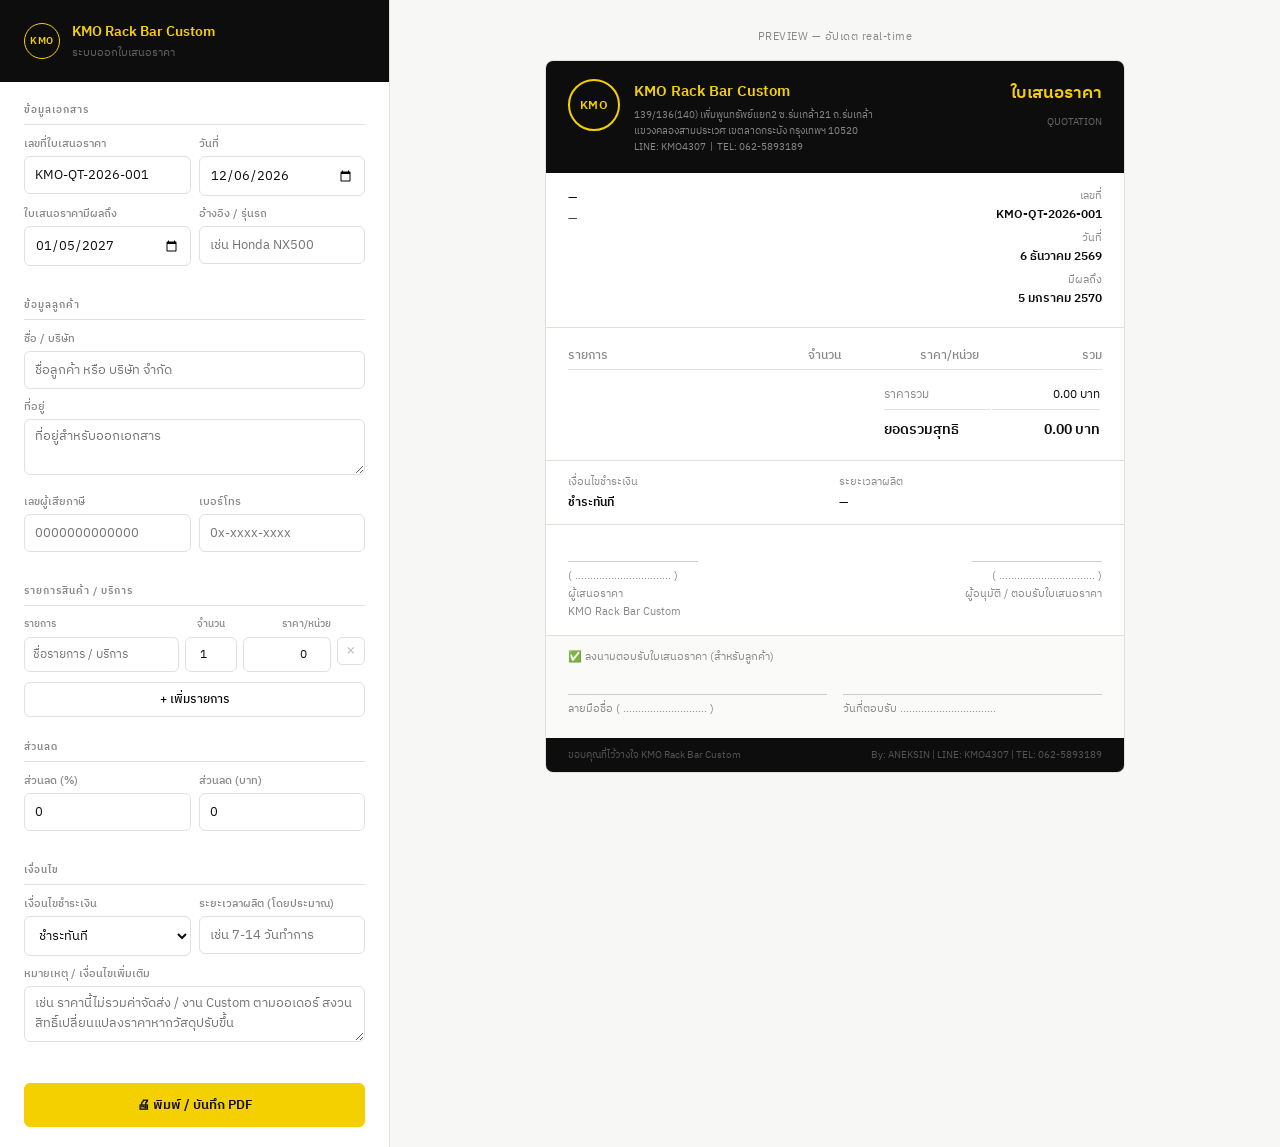
==== quotation.html @ f9d7575d "feat: add quotation and receipt document generators" ====
<!DOCTYPE html>
<html lang="th">
<head>
<meta charset="UTF-8">
<meta name="viewport" content="width=device-width, initial-scale=1.0">
<title>KMO Rack Bar Custom — ใบเสนอราคา</title>
<link href="https://fonts.googleapis.com/css2?family=IBM+Plex+Sans+Thai:wght@400;500;600&display=swap" rel="stylesheet">
<style>
*{margin:0;padding:0;box-sizing:border-box}
:root{
  --black:#0d0d0d;--yellow:#f5d000;--yellow-dim:#c9a900;
  --gray:#888;--light:#f7f7f5;--border:#e0e0dc;
  --font:'IBM Plex Sans Thai',sans-serif;
}
body{background:var(--light);font-family:var(--font);color:var(--black);min-height:100vh}

.app{display:grid;grid-template-columns:390px 1fr;min-height:100vh}

/* EDITOR */
.editor{background:#fff;border-right:1px solid var(--border);display:flex;flex-direction:column;overflow-y:auto}
.editor-header{background:var(--black);padding:20px 24px;display:flex;align-items:center;gap:12px;position:sticky;top:0;z-index:10}
.editor-header .logo{width:36px;height:36px;border-radius:50%;border:1.5px solid var(--yellow);display:flex;align-items:center;justify-content:center;font-size:10px;font-weight:600;color:var(--yellow);letter-spacing:.5px;flex-shrink:0}
.editor-header h1{font-size:14px;font-weight:600;color:var(--yellow)}
.editor-header p{font-size:11px;color:#666;margin-top:1px}
.editor-body{padding:20px 24px;flex:1}

.section{margin-bottom:22px}
.section-label{font-size:10px;font-weight:600;color:var(--gray);letter-spacing:1px;text-transform:uppercase;margin-bottom:10px;padding-bottom:6px;border-bottom:1px solid var(--border)}
.field{margin-bottom:9px}
.field label{display:block;font-size:11px;color:var(--gray);margin-bottom:3px;font-weight:500}
.field input,.field textarea,.field select{width:100%;border:1px solid var(--border);border-radius:6px;padding:7px 10px;font-size:13px;font-family:var(--font);background:#fff;color:var(--black);outline:none;transition:border .15s}
.field input:focus,.field textarea:focus,.field select:focus{border-color:#aaa}
.field textarea{resize:vertical;min-height:56px;line-height:1.5}
.field-row{display:grid;grid-template-columns:1fr 1fr;gap:8px}

.items-head{display:grid;grid-template-columns:1fr 52px 88px 28px;gap:6px;margin-bottom:5px}
.items-head span{font-size:10px;color:var(--gray);font-weight:500}
.item-row{display:grid;grid-template-columns:1fr 52px 88px 28px;gap:6px;margin-bottom:6px;align-items:start}
.item-row input{border:1px solid var(--border);border-radius:6px;padding:7px 8px;font-size:12px;font-family:var(--font);width:100%;outline:none;background:#fff;color:var(--black)}
.item-row input:focus{border-color:#aaa}
.item-row input[type=number]{text-align:right}

.btn{border:1px solid var(--border);background:#fff;color:var(--black);padding:7px 13px;border-radius:6px;font-size:12px;font-family:var(--font);cursor:pointer;transition:all .15s;font-weight:500}
.btn:hover{background:var(--light);border-color:#bbb}
.btn-icon{width:28px;height:28px;display:flex;align-items:center;justify-content:center;padding:0;border-radius:5px;border:1px solid var(--border);background:#fff;color:#bbb;cursor:pointer;font-size:16px;line-height:1;font-family:var(--font)}
.btn-icon:hover{color:#e55;border-color:#e55}
.btn-add{width:100%;margin-top:4px}
.btn-print{background:var(--yellow);color:var(--black);border-color:var(--yellow);font-weight:600;width:100%;padding:10px;margin-top:10px;font-size:13px}
.btn-print:hover{background:var(--yellow-dim);border-color:var(--yellow-dim)}

/* PREVIEW */
.preview-area{background:var(--light);display:flex;flex-direction:column;align-items:center;padding:28px 24px;overflow-y:auto}
.preview-label{font-size:11px;color:var(--gray);letter-spacing:.5px;margin-bottom:14px}

/* QUOTATION DOC */
.quot{background:#fff;width:100%;max-width:580px;border:1px solid var(--border);border-radius:8px;overflow:hidden}

.q-head{background:var(--black);padding:18px 22px;display:flex;align-items:flex-start;gap:14px}
.q-logo{width:52px;height:52px;border-radius:50%;border:2px solid var(--yellow);display:flex;align-items:center;justify-content:center;font-size:12px;font-weight:600;color:var(--yellow);letter-spacing:.5px;flex-shrink:0}
.q-shop h2{color:var(--yellow);font-size:15px;font-weight:600;margin:0}
.q-shop p{color:#888;font-size:10px;margin:3px 0 0;line-height:1.6}
.q-badge{margin-left:auto;text-align:right}
.q-badge h3{color:var(--yellow);font-size:17px;font-weight:600;margin:0}
.q-badge small{color:#666;font-size:10px}

.q-info{display:flex;justify-content:space-between;gap:16px;padding:14px 22px;border-bottom:1px solid var(--border);flex-wrap:wrap}
.cust-block p{margin:0;font-size:12px;line-height:1.75;color:#444}
.cust-name{font-weight:600;font-size:13px;color:var(--black)!important}
.meta-block{text-align:right;font-size:11px;color:var(--gray);min-width:140px}
.meta-block .val{display:block;font-weight:600;font-size:12px;color:var(--black);margin-bottom:5px}

.q-body{padding:14px 22px}
table.items{width:100%;border-collapse:collapse;font-size:12px;table-layout:fixed}
table.items th{color:var(--gray);font-weight:500;padding:4px 0;border-bottom:1px solid var(--border);text-align:left}
table.items th.r{text-align:right}
table.items th.c{text-align:center}
table.items td{padding:7px 0;color:var(--black);vertical-align:top}
table.items td.r{text-align:right}
table.items td.c{text-align:center}

.summary{display:flex;justify-content:flex-end;margin-top:10px}
.sum-table{font-size:12px;min-width:220px}
.sum-table td{padding:3px 0;color:var(--gray)}
.sum-table td.val{text-align:right;padding-left:20px;color:var(--black)}
.sum-table .total-row td{font-size:14px;font-weight:600;color:var(--black);border-top:1px solid var(--border);padding-top:8px}

.q-terms{padding:12px 22px;border-top:1px solid var(--border);display:grid;grid-template-columns:1fr 1fr;gap:8px}
.term-item{font-size:11px}
.term-item span{color:var(--gray);display:block;margin-bottom:2px}
.term-item strong{color:var(--black);font-size:12px;font-weight:600}

.q-note{margin:0 22px 12px;background:var(--light);border-radius:6px;padding:9px 13px;font-size:11px;color:#555}
.q-note strong{color:var(--black)}

.q-sign{display:flex;justify-content:space-between;padding:14px 22px;border-top:1px solid var(--border)}
.sign-block{font-size:11px;color:var(--gray)}
.sign-block.right{text-align:right}
.sig-line{border-bottom:1px solid #ccc;width:130px;margin:22px 0 5px}
.sign-block.right .sig-line{margin-left:auto}

.q-accept{padding:12px 22px;border-top:1px solid var(--border);background:#fafaf8}
.q-accept p{font-size:11px;color:var(--gray);margin-bottom:8px}
.accept-row{display:flex;justify-content:space-between;gap:16px}
.accept-sign{font-size:11px;color:var(--gray);flex:1}
.accept-sign .sig-line{border-bottom:1px solid #ccc;width:100%;margin:20px 0 5px}

.q-foot{background:var(--black);padding:9px 22px;display:flex;justify-content:space-between;align-items:center}
.q-foot p{font-size:10px;color:#555}

/* PRINT */
@media print{
  body{background:#fff}
  .app{display:block}
  .editor{display:none}
  .preview-area{padding:0;background:#fff;align-items:flex-start}
  .preview-label{display:none}
  .quot{max-width:100%;border:none;border-radius:0;box-shadow:none}
  .btn-print{display:none}
  @page{margin:12mm}
}
</style>
</head>
<body>
<div class="app">

  <!-- EDITOR -->
  <div class="editor">
    <div class="editor-header">
      <div class="logo">KMO</div>
      <div>
        <h1>KMO Rack Bar Custom</h1>
        <p>ระบบออกใบเสนอราคา</p>
      </div>
    </div>
    <div class="editor-body">

      <div class="section">
        <div class="section-label">ข้อมูลเอกสาร</div>
        <div class="field-row">
          <div class="field"><label>เลขที่ใบเสนอราคา</label><input type="text" id="f-no" placeholder="KMO-QT-2025-001"></div>
          <div class="field"><label>วันที่</label><input type="date" id="f-date"></div>
        </div>
        <div class="field-row">
          <div class="field"><label>ใบเสนอราคามีผลถึง</label><input type="date" id="f-valid"></div>
          <div class="field"><label>อ้างอิง / รุ่นรถ</label><input type="text" id="f-ref" placeholder="เช่น Honda NX500"></div>
        </div>
      </div>

      <div class="section">
        <div class="section-label">ข้อมูลลูกค้า</div>
        <div class="field"><label>ชื่อ / บริษัท</label><input type="text" id="f-cname" placeholder="ชื่อลูกค้า หรือ บริษัท จำกัด"></div>
        <div class="field"><label>ที่อยู่</label><textarea id="f-caddr" placeholder="ที่อยู่สำหรับออกเอกสาร"></textarea></div>
        <div class="field-row">
          <div class="field"><label>เลขผู้เสียภาษี</label><input type="text" id="f-ctax" placeholder="0000000000000"></div>
          <div class="field"><label>เบอร์โทร</label><input type="text" id="f-ctel" placeholder="0x-xxxx-xxxx"></div>
        </div>
      </div>

      <div class="section">
        <div class="section-label">รายการสินค้า / บริการ</div>
        <div class="items-head">
          <span>รายการ</span><span style="text-align:center">จำนวน</span><span style="text-align:right">ราคา/หน่วย</span><span></span>
        </div>
        <div id="items-wrap"></div>
        <button class="btn btn-add" onclick="addItem()">+ เพิ่มรายการ</button>
      </div>

      <div class="section">
        <div class="section-label">ส่วนลด</div>
        <div class="field-row">
          <div class="field"><label>ส่วนลด (%)</label><input type="number" id="f-disc" value="0" min="0" max="100"></div>
          <div class="field"><label>ส่วนลด (บาท)</label><input type="number" id="f-disc-bt" value="0" min="0" placeholder="ถ้ากรอกจะใช้แทน %"></div>
        </div>
      </div>

      <div class="section">
        <div class="section-label">เงื่อนไข</div>
        <div class="field-row">
          <div class="field">
            <label>เงื่อนไขชำระเงิน</label>
            <select id="f-pay">
              <option>ชำระทันที</option>
              <option>มัดจำ 50% ที่เหลือรับงาน</option>
              <option>มัดจำ 30% ที่เหลือรับงาน</option>
              <option>เครดิต 7 วัน</option>
              <option>เครดิต 15 วัน</option>
              <option>เครดิต 30 วัน</option>
              <option value="custom">กำหนดเอง...</option>
            </select>
          </div>
          <div class="field">
            <label>ระยะเวลาผลิต (โดยประมาณ)</label>
            <input type="text" id="f-lead" placeholder="เช่น 7-14 วันทำการ">
          </div>
        </div>
        <div class="field" id="custom-pay-wrap" style="display:none">
          <label>ระบุเงื่อนไขชำระ</label>
          <input type="text" id="f-pay-custom" placeholder="กรอกเงื่อนไขชำระเงิน">
        </div>
        <div class="field"><label>หมายเหตุ / เงื่อนไขเพิ่มเติม</label><textarea id="f-note" placeholder="เช่น ราคานี้ไม่รวมค่าจัดส่ง / งาน Custom ตามออเดอร์ สงวนสิทธิ์เปลี่ยนแปลงราคาหากวัสดุปรับขึ้น"></textarea></div>
      </div>

      <button class="btn btn-print" onclick="window.print()">🖨 พิมพ์ / บันทึก PDF</button>

    </div>
  </div>

  <!-- PREVIEW -->
  <div class="preview-area">
    <p class="preview-label">PREVIEW — อัปเดต real-time</p>
    <div class="quot" id="quotation">

      <div class="q-head">
        <div class="q-logo">KMO</div>
        <div class="q-shop">
          <h2>KMO Rack Bar Custom</h2>
          <p>139/136(140) เพิ่มพูนทรัพย์แยก2 ซ.ร่มเกล้า21 ถ.ร่มเกล้า<br>แขวงคลองสามประเวศ เขตลาดกระบัง กรุงเทพฯ 10520<br>LINE: KMO4307 &nbsp;|&nbsp; TEL: 062-5893189</p>
        </div>
        <div class="q-badge">
          <h3>ใบเสนอราคา</h3>
          <small>QUOTATION</small>
        </div>
      </div>

      <div class="q-info">
        <div class="cust-block">
          <p class="cust-name" id="p-cname">—</p>
          <p id="p-caddr" style="white-space:pre-line">—</p>
          <p id="p-ctax"></p>
          <p id="p-ctel"></p>
        </div>
        <div class="meta-block">
          <span>เลขที่</span><span class="val" id="p-no">—</span>
          <span>วันที่</span><span class="val" id="p-date">—</span>
          <span>มีผลถึง</span><span class="val" id="p-valid">—</span>
          <span id="p-ref-label" style="display:none">อ้างอิง</span><span class="val" id="p-ref" style="display:none"></span>
        </div>
      </div>

      <div class="q-body">
        <table class="items">
          <thead>
            <tr>
              <th style="width:42%">รายการ</th>
              <th class="c" style="width:12%">จำนวน</th>
              <th class="r" style="width:23%">ราคา/หน่วย</th>
              <th class="r" style="width:23%">รวม</th>
            </tr>
          </thead>
          <tbody id="p-items"></tbody>
        </table>
        <div class="summary">
          <table class="sum-table">
            <tr><td>ราคารวม</td><td class="val" id="p-subtotal">0.00 บาท</td></tr>
            <tr id="row-disc"><td>ส่วนลด</td><td class="val" id="p-disc-val"></td></tr>
            <tr id="row-after" class="total-row"><td>ยอดรวมสุทธิ</td><td class="val" id="p-total">0.00 บาท</td></tr>
          </table>
        </div>
      </div>

      <div id="note-block" style="display:none" class="q-note">
        <strong>หมายเหตุ:</strong> <span id="p-note"></span>
      </div>

      <div class="q-terms">
        <div class="term-item"><span>เงื่อนไขชำระเงิน</span><strong id="p-pay">—</strong></div>
        <div class="term-item"><span>ระยะเวลาผลิต</span><strong id="p-lead">—</strong></div>
      </div>

      <div class="q-sign">
        <div class="sign-block">
          <div class="sig-line"></div>
          <p>( ................................ )</p>
          <p>ผู้เสนอราคา</p>
          <p>KMO Rack Bar Custom</p>
        </div>
        <div class="sign-block right">
          <div class="sig-line"></div>
          <p>( ................................ )</p>
          <p id="p-sign-cname">ผู้อนุมัติ / ตอบรับใบเสนอราคา</p>
        </div>
      </div>

      <div class="q-accept">
        <p>✅ ลงนามตอบรับใบเสนอราคา (สำหรับลูกค้า)</p>
        <div class="accept-row">
          <div class="accept-sign"><div class="sig-line"></div><p>ลายมือชื่อ ( ............................ )</p></div>
          <div class="accept-sign"><div class="sig-line"></div><p>วันที่ตอบรับ ................................</p></div>
        </div>
      </div>

      <div class="q-foot">
        <p>ขอบคุณที่ไว้วางใจ KMO Rack Bar Custom</p>
        <p>By: ANEKSIN | LINE: KMO4307 | TEL: 062-5893189</p>
      </div>

    </div>
  </div>
</div>

<script>
const fmt = n => Number(n).toLocaleString('th-TH',{minimumFractionDigits:2,maximumFractionDigits:2});
const thDate = s => {
  if(!s) return '—';
  const [y,m,d] = s.split('-');
  const mo = ['มกราคม','กุมภาพันธ์','มีนาคม','เมษายน','พฤษภาคม','มิถุนายน','กรกฎาคม','สิงหาคม','กันยายน','ตุลาคม','พฤศจิกายน','ธันวาคม'];
  return `${+d} ${mo[+m-1]} ${+y+543}`;
};
const g = id => document.getElementById(id);

let ic = 0;
function addItem(desc='', qty=1, price=0){
  const id = ic++;
  const w = g('items-wrap');
  const el = document.createElement('div');
  el.className='item-row'; el.id='item-'+id;
  el.innerHTML=`<input type="text" placeholder="ชื่อรายการ / บริการ" value="${desc}" oninput="render()"><input type="number" value="${qty}" min="1" style="text-align:center" oninput="render()"><input type="number" value="${price}" min="0" style="text-align:right" oninput="render()"><button class="btn-icon" onclick="rmItem(${id})" title="ลบ">×</button>`;
  w.appendChild(el); render();
}
function rmItem(id){ const el=g('item-'+id); if(el)el.remove(); render(); }

g('f-pay').addEventListener('change', function(){
  g('custom-pay-wrap').style.display = this.value==='custom' ? 'block' : 'none';
  render();
});

function render(){
  g('p-no').textContent = g('f-no').value || '—';
  g('p-date').textContent = thDate(g('f-date').value);
  g('p-valid').textContent = thDate(g('f-valid').value);

  const ref = g('f-ref').value;
  g('p-ref-label').style.display = ref ? '' : 'none';
  g('p-ref').style.display = ref ? '' : 'none';
  g('p-ref').textContent = ref;

  g('p-cname').textContent = g('f-cname').value || '—';
  g('p-caddr').textContent = g('f-caddr').value || '—';
  g('p-ctax').textContent = g('f-ctax').value ? 'เลขผู้เสียภาษี: '+g('f-ctax').value : '';
  g('p-ctel').textContent = g('f-ctel').value ? 'โทร: '+g('f-ctel').value : '';
  g('p-sign-cname').textContent = g('f-cname').value || 'ผู้อนุมัติ / ตอบรับใบเสนอราคา';

  const payVal = g('f-pay').value === 'custom' ? g('f-pay-custom').value : g('f-pay').value;
  g('p-pay').textContent = payVal || '—';
  g('p-lead').textContent = g('f-lead').value || '—';

  // items
  const rows = [...document.querySelectorAll('#items-wrap .item-row')];
  let subtotal = 0;
  const tbody = g('p-items'); tbody.innerHTML='';
  rows.forEach(r => {
    const ins = r.querySelectorAll('input');
    const desc=ins[0].value, qty=+ins[1].value||0, price=+ins[2].value||0;
    if(!desc && !price) return;
    const tot = qty*price; subtotal += tot;
    const tr = document.createElement('tr');
    tr.innerHTML=`<td>${desc}</td><td class="c">${qty}</td><td class="r">${fmt(price)}</td><td class="r">${fmt(tot)}</td>`;
    tbody.appendChild(tr);
  });

  const discPct = Math.max(0,Math.min(100,+g('f-disc').value||0));
  const discBt = Math.max(0,+g('f-disc-bt').value||0);
  // ถ้ากรอกบาทใช้แทน %
  const discAmt = discBt > 0 ? discBt : subtotal*discPct/100;
  const total = Math.max(0, subtotal - discAmt);

  g('p-subtotal').textContent = fmt(subtotal)+' บาท';
  if(discAmt > 0){
    g('row-disc').style.display='';
    const label = discBt > 0 ? '-'+fmt(discBt)+' บาท' : '-'+fmt(discAmt)+' บาท ('+discPct+'%)';
    g('p-disc-val').textContent = label;
    g('row-after').className='total-row';
  } else {
    g('row-disc').style.display='none';
    g('row-after').className='total-row';
  }
  g('p-total').textContent = fmt(total)+' บาท';

  const note = g('f-note').value;
  g('note-block').style.display = note ? 'block' : 'none';
  g('p-note').textContent = note;
}

// init
const today = new Date();
g('f-date').value = today.toISOString().split('T')[0];
const exp = new Date(today); exp.setDate(exp.getDate()+30);
g('f-valid').value = exp.toISOString().split('T')[0];
g('f-no').value = 'KMO-QT-'+today.getFullYear()+'-001';
document.querySelectorAll('input,textarea,select').forEach(el=>el.addEventListener('input',render));
addItem('',1,0);
render();
</script>
</body>
</html>
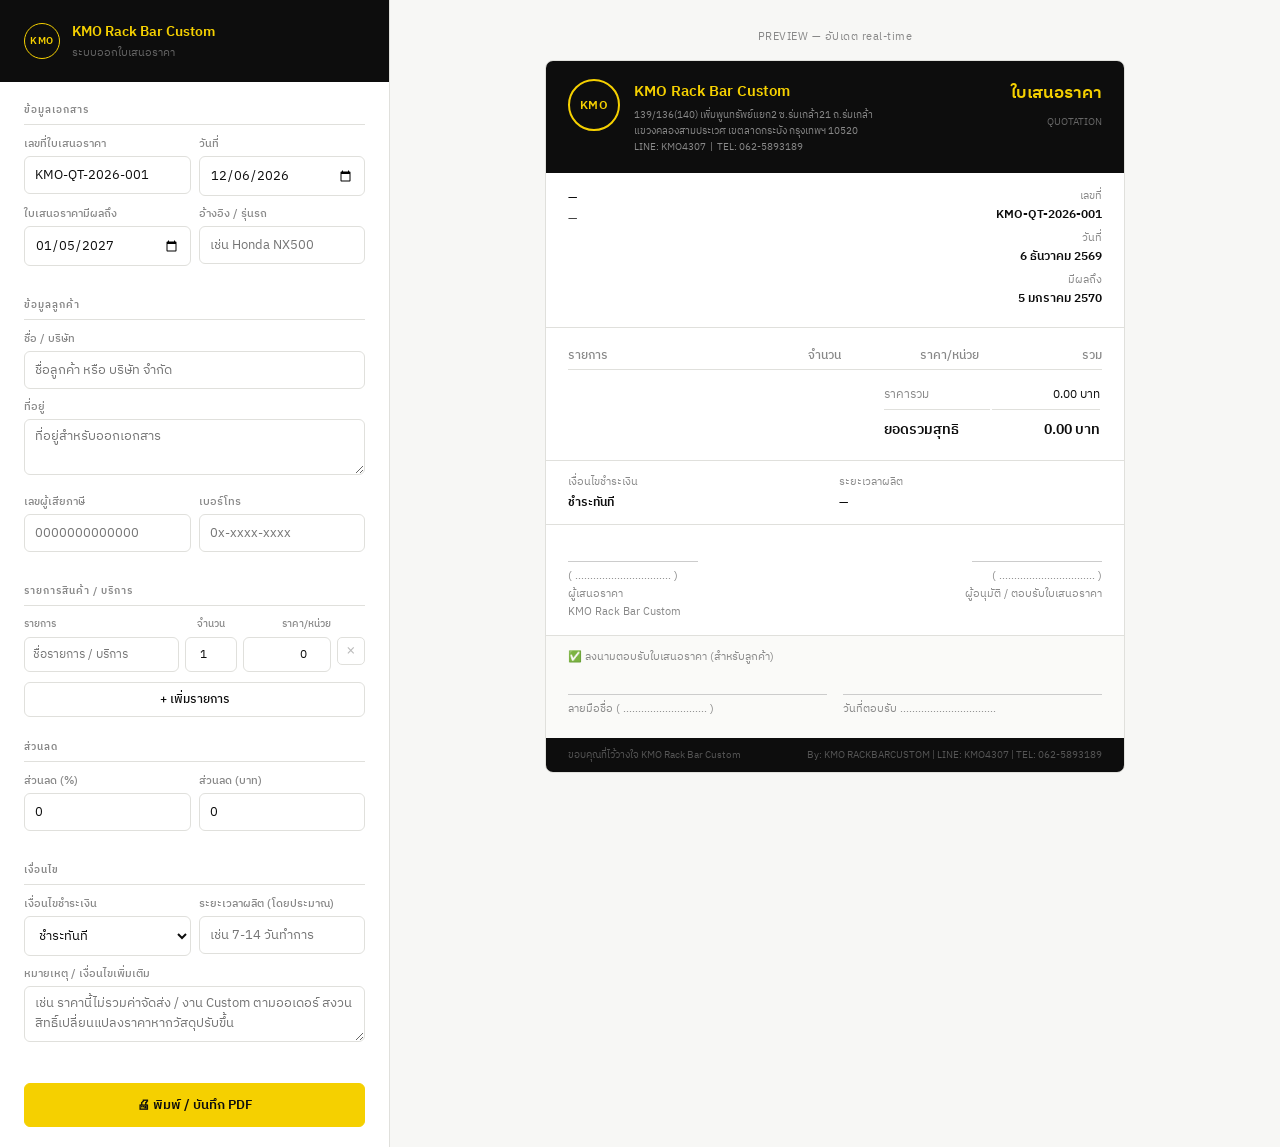
==== commit 09c84175: "fix: update payee name from ANEKSIN to KMO RACKBARCUSTOM Applies to both the receipt and quotation d" ====
--- a/quotation.html
+++ b/quotation.html
@@ -291,7 +291,7 @@
 
       <div class="q-foot">
         <p>ขอบคุณที่ไว้วางใจ KMO Rack Bar Custom</p>
-        <p>By: ANEKSIN | LINE: KMO4307 | TEL: 062-5893189</p>
+        <p>By: KMO RACKBARCUSTOM | LINE: KMO4307 | TEL: 062-5893189</p>
       </div>
 
     </div>
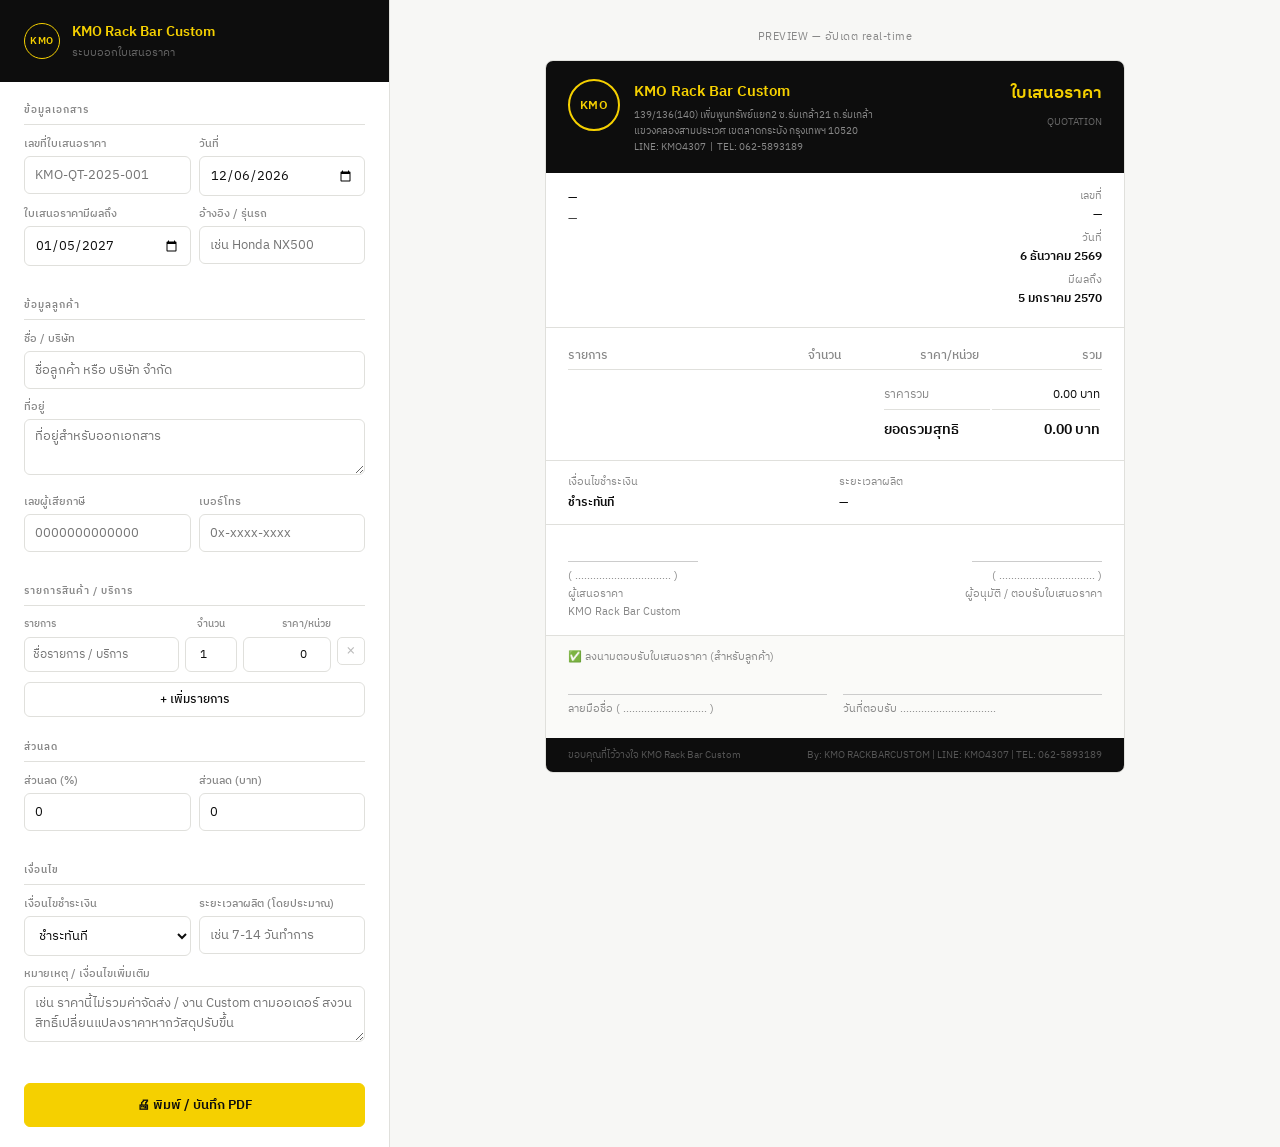
==== commit 4b7c823f: "feat: track receipt/quotation numbers in Supabase instead of per-browser localStorage Numbers no lon" ====
--- a/quotation.html
+++ b/quotation.html
@@ -200,7 +200,7 @@
         <div class="field"><label>หมายเหตุ / เงื่อนไขเพิ่มเติม</label><textarea id="f-note" placeholder="เช่น ราคานี้ไม่รวมค่าจัดส่ง / งาน Custom ตามออเดอร์ สงวนสิทธิ์เปลี่ยนแปลงราคาหากวัสดุปรับขึ้น"></textarea></div>
       </div>
 
-      <button class="btn btn-print" onclick="window.print()">🖨 พิมพ์ / บันทึก PDF</button>
+      <button class="btn btn-print" onclick="printAndCommit()">🖨 พิมพ์ / บันทึก PDF</button>
 
     </div>
   </div>
@@ -386,7 +386,46 @@
 g('f-date').value = today.toISOString().split('T')[0];
 const exp = new Date(today); exp.setDate(exp.getDate()+30);
 g('f-valid').value = exp.toISOString().split('T')[0];
-g('f-no').value = 'KMO-QT-'+today.getFullYear()+'-001';
+// ponytail: เลขที่ใบเสนอราคา - ดึง/จองจาก Supabase แทน localStorage เครื่องเดียว
+// เพื่อให้เลขไม่ชนกันไม่ว่าจะเปิดจากเครื่องไหน (peek ตอนเปิดหน้า, commit จริงตอนกดพิมพ์)
+const SUPABASE_URL = 'https://xfhpwxjywqgqefbncumm.supabase.co';
+const SUPABASE_ANON_KEY = 'eyJhbGciOiJIUzI1NiIsInR5cCI6IkpXVCJ9.eyJpc3MiOiJzdXBhYmFzZSIsInJlZiI6InhmaHB3eGp5d3FncWVmYm5jdW1tIiwicm9sZSI6ImFub24iLCJpYXQiOjE3NzI4MjIxMTQsImV4cCI6MjA4ODM5ODExNH0.GRfJ8aY9FgfMw18Vld4m2R6mE2cOwUsJw3OXOJEt0is';
+const DOC_TYPE = 'quotation';
+
+async function docRpc(name, year) {
+  const res = await fetch(`${SUPABASE_URL}/rest/v1/rpc/${name}`, {
+    method: 'POST',
+    headers: {
+      'apikey': SUPABASE_ANON_KEY,
+      'Authorization': `Bearer ${SUPABASE_ANON_KEY}`,
+      'Content-Type': 'application/json',
+    },
+    body: JSON.stringify({ p_doc_type: DOC_TYPE, p_year: year }),
+  });
+  if (!res.ok) throw new Error(`${name} failed`);
+  return res.json();
+}
+
+function formatDocNo(seq) {
+  return 'KMO-QT-' + today.getFullYear() + '-' + String(seq).padStart(3, '0');
+}
+
+async function printAndCommit() {
+  try {
+    const seq = await docRpc('commit_next_doc_number', today.getFullYear());
+    g('f-no').value = formatDocNo(seq);
+    render();
+  } catch (err) {
+    console.error('commit_next_doc_number failed:', err);
+    alert('ดึงเลขที่จาก Supabase ไม่ได้ กรุณาใส่เลขที่เองก่อนพิมพ์ (เช็คอินเทอร์เน็ต)');
+  }
+  window.print();
+}
+
+docRpc('peek_next_doc_number', today.getFullYear())
+  .then(seq => { g('f-no').value = formatDocNo(seq); render(); })
+  .catch(err => console.error('peek_next_doc_number failed:', err));
+
 document.querySelectorAll('input,textarea,select').forEach(el=>el.addEventListener('input',render));
 addItem('',1,0);
 render();
